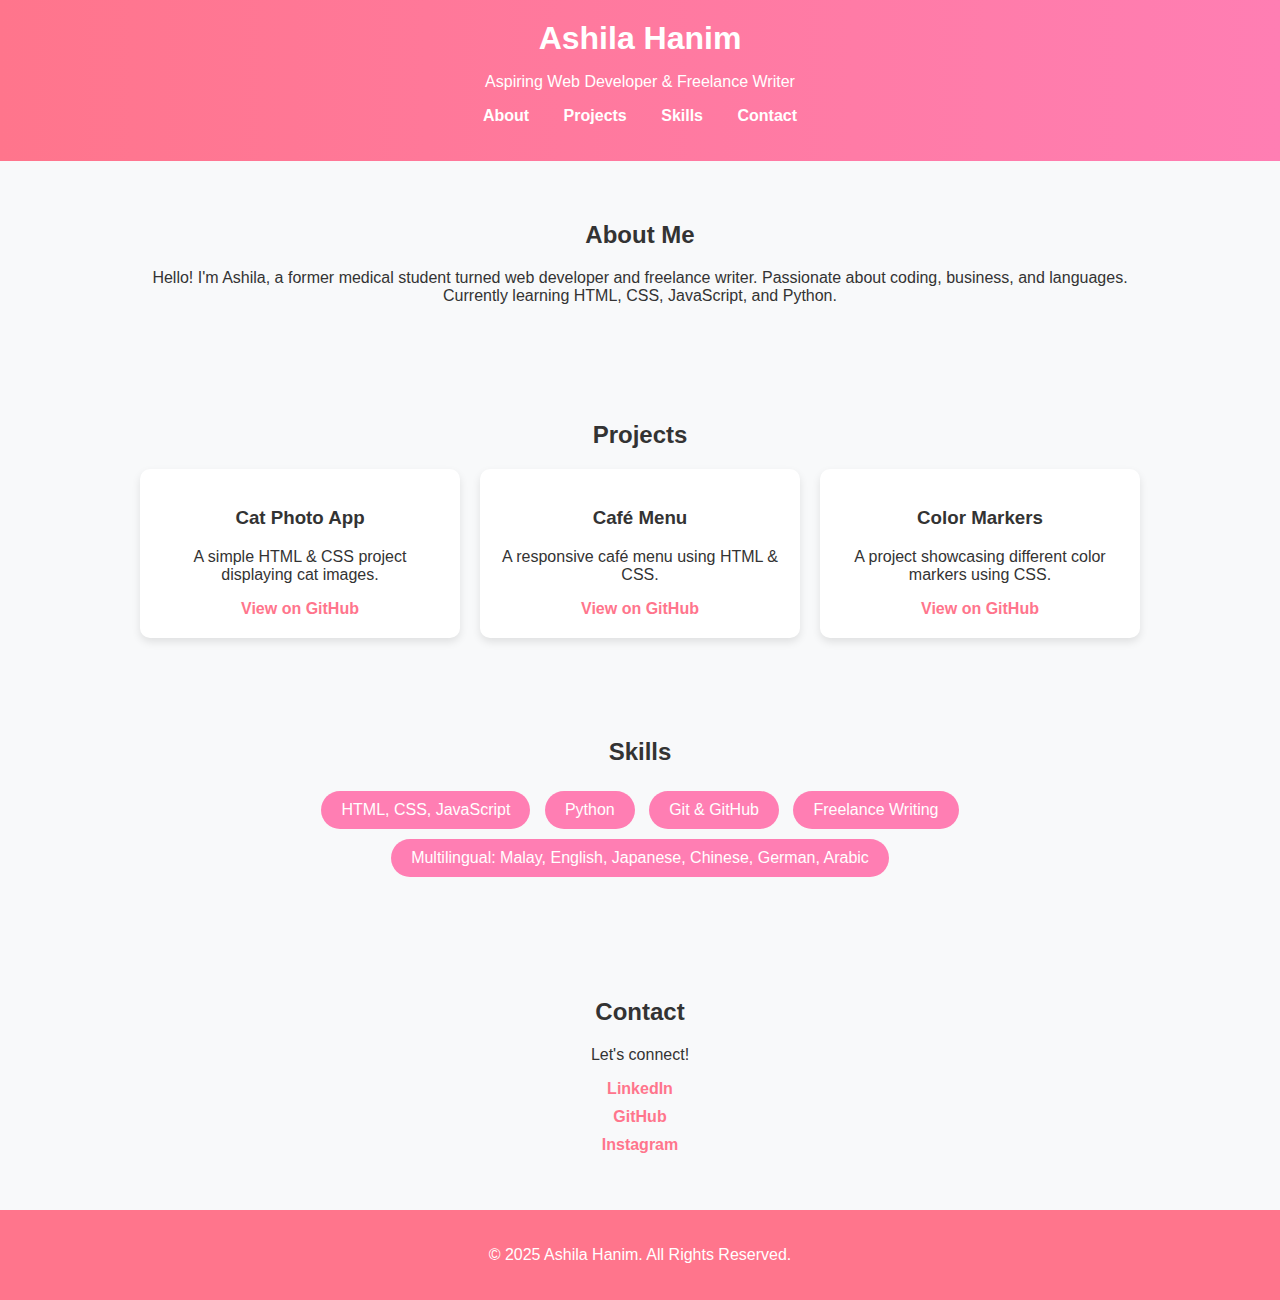
==== ashila-hanim-portfolio/index.html @ 5cd3115d "Initial commit" ====
<!DOCTYPE html>
<html lang="en">
<head>
    <meta charset="UTF-8">
    <meta name="viewport" content="width=device-width, initial-scale=1.0">
    <title>Ashila Hanim | Portfolio</title>
    <link rel="stylesheet" href="styles.css">
</head>
<body>
    <header>
        <div class="container">
            <h1>Ashila Hanim</h1>
            <p>Aspiring Web Developer & Freelance Writer</p>
            <nav>
                <ul>
                    <li><a href="#about">About</a></li>
                    <li><a href="#projects">Projects</a></li>
                    <li><a href="#skills">Skills</a></li>
                    <li><a href="#contact">Contact</a></li>
                </ul>
            </nav>
        </div>
    </header>

    <section id="about">
        <div class="container">
            <h2>About Me</h2>
            <p>Hello! I'm Ashila, a former medical student turned web developer and freelance writer. 
            Passionate about coding, business, and languages. Currently learning HTML, CSS, JavaScript, and Python.</p>
        </div>
    </section>

    <section id="projects">
        <div class="container">
            <h2>Projects</h2>
            <div class="project-grid">
                <div class="project">
                    <h3>Cat Photo App</h3>
                    <p>A simple HTML & CSS project displaying cat images.</p>
                    <a href="https://github.com/ashilahanimdev/fcc-cat-photo-app" target="_blank">View on GitHub</a>
                </div>
                <div class="project">
                    <h3>Café Menu</h3>
                    <p>A responsive café menu using HTML & CSS.</p>
                    <a href="https://github.com/ashilahanimdev/fcc-cafe-menu" target="_blank">View on GitHub</a>
                </div>
                <div class="project">
                    <h3>Color Markers</h3>
                    <p>A project showcasing different color markers using CSS.</p>
                    <a href="https://github.com/yourgithub/color-markers" target="_blank">View on GitHub</a>
                </div>
            </div>
        </div>
    </section>

    <section id="skills">
        <div class="container">
            <h2>Skills</h2>
            <ul class="skills-list">
                <li>HTML, CSS, JavaScript</li>
                <li>Python</li>
                <li>Git & GitHub</li>
                <li>Freelance Writing</li>
                <li>Multilingual: Malay, English, Japanese, Chinese, German, Arabic</li>
            </ul>
        </div>
    </section>

    <section id="contact">
        <div class="container">
            <h2>Contact</h2>
            <p>Let's connect!</p>
            <ul class="contact-list">
                <li><a href="https://www.linkedin.com/in/ashila-hanim" target="_blank">LinkedIn</a></li>
                <li><a href="https://github.com/ashilahanimdev" target="_blank">GitHub</a></li>
                <li><a href="https://instagram.com/yourusername" target="_blank">Instagram</a></li>
            </ul>
        </div>
    </section>

    <footer>
        <p>© 2025 Ashila Hanim. All Rights Reserved.</p>
    </footer>
</body>
</html>
---- ashila-hanim-portfolio/styles.css ----
/* General Styles */
body {
    font-family: 'Poppins', sans-serif;
    margin: 0;
    padding: 0;
    background-color: #f8f9fa;
    color: #333;
}

.container {
    width: 80%;
    margin: auto;
    max-width: 1000px;
    text-align: center;
}

/* Header */
header {
    background: linear-gradient(to right, #ff758c, #ff7eb3);
    color: white;
    padding: 20px 0;
}

header h1 {
    margin: 0;
}

nav ul {
    list-style: none;
    padding: 0;
}

nav ul li {
    display: inline;
    margin: 0 15px;
}

nav a {
    color: white;
    text-decoration: none;
    font-weight: bold;
}

nav a:hover {
    text-decoration: underline;
}

/* Sections */
section {
    padding: 40px 0;
}

/* Projects */
.project-grid {
    display: grid;
    grid-template-columns: repeat(auto-fit, minmax(300px, 1fr));
    gap: 20px;
}

.project {
    background-color: white;
    padding: 20px;
    border-radius: 10px;
    box-shadow: 0 4px 8px rgba(0, 0, 0, 0.1);
}

.project a {
    text-decoration: none;
    color: #ff758c;
    font-weight: bold;
}

.project a:hover {
    text-decoration: underline;
}

/* Skills */
.skills-list {
    list-style: none;
    padding: 0;
}

.skills-list li {
    background-color: #ff7eb3;
    color: white;
    display: inline-block;
    padding: 10px 20px;
    border-radius: 20px;
    margin: 5px;
}

/* Contact */
.contact-list {
    list-style: none;
    padding: 0;
}

.contact-list li {
    margin: 10px 0;
}

.contact-list a {
    text-decoration: none;
    color: #ff758c;
    font-weight: bold;
}

.contact-list a:hover {
    text-decoration: underline;
}

/* Footer */
footer {
    background-color: #ff758c;
    color: white;
    text-align: center;
    padding: 20px 0;
}
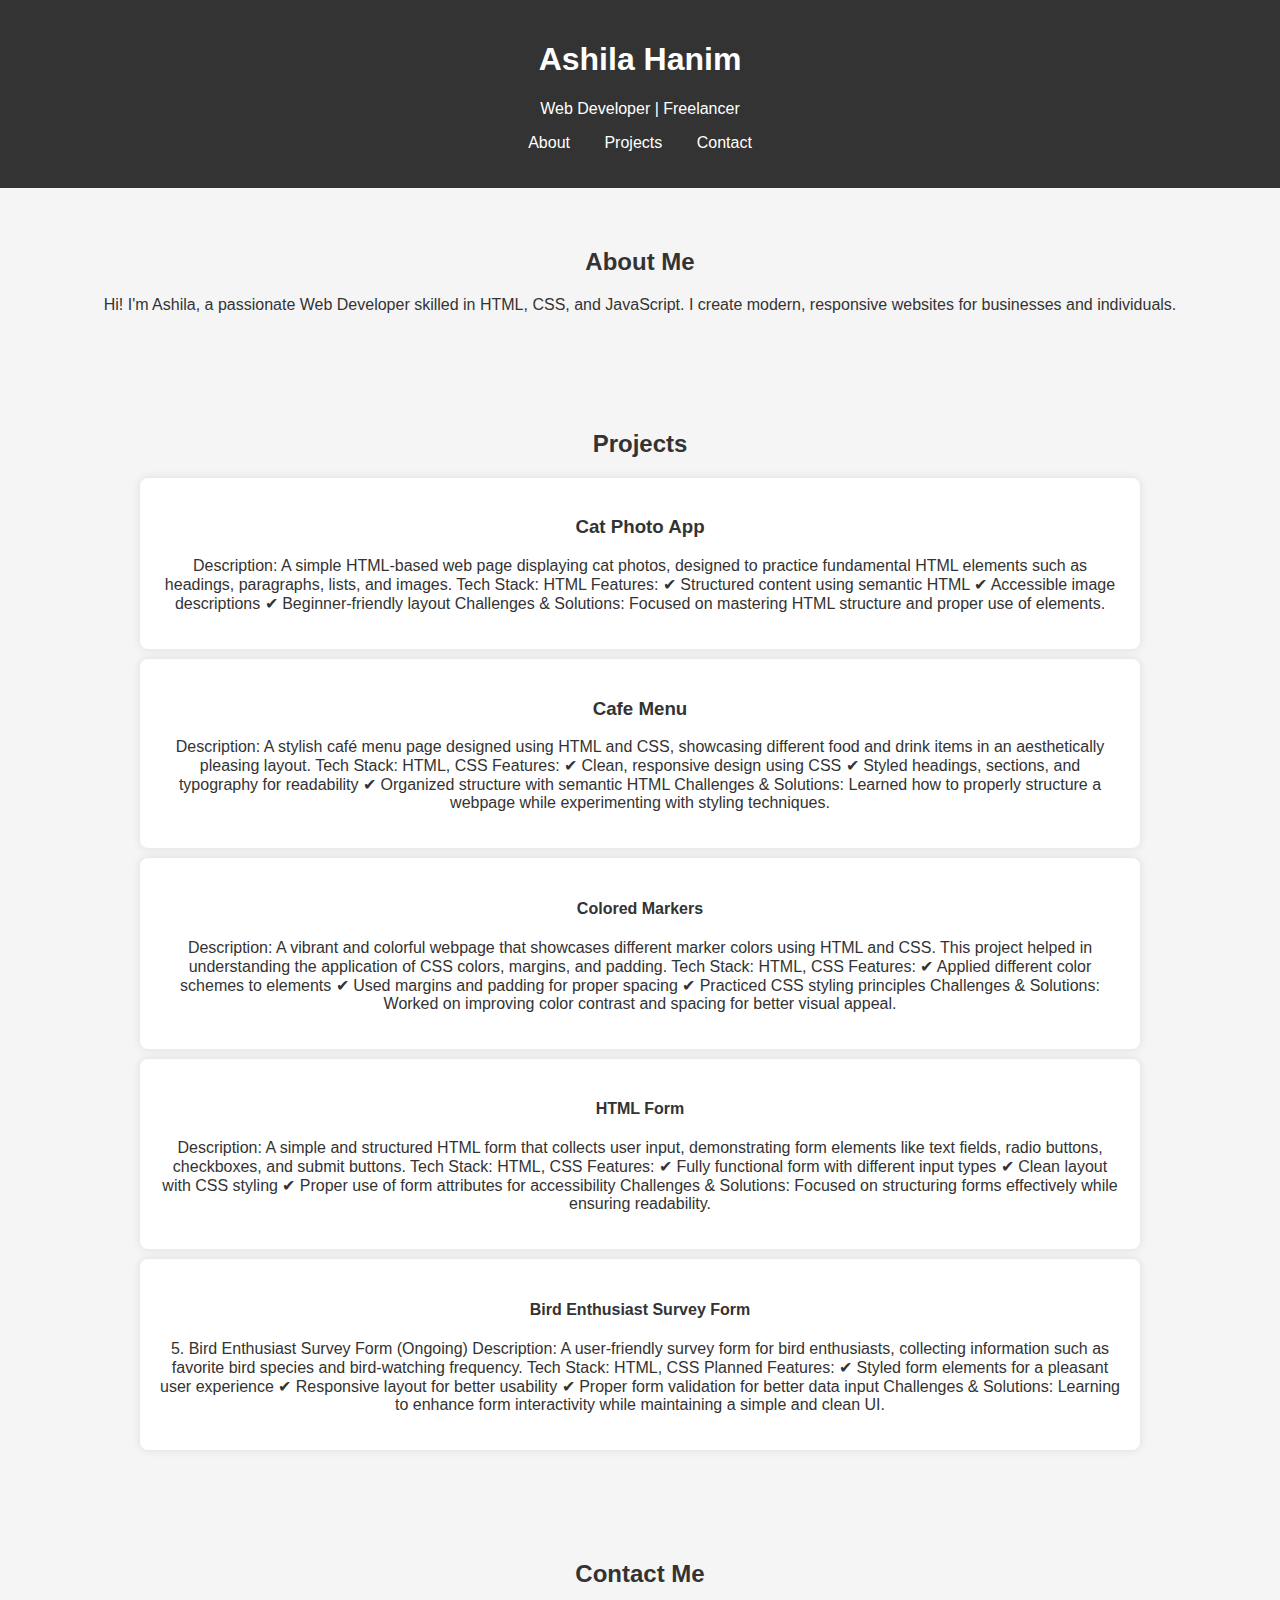
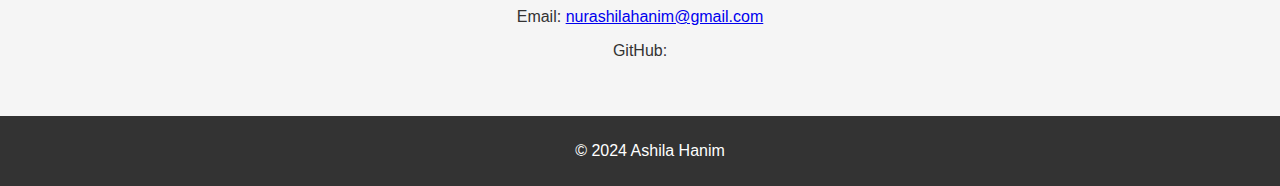
==== commit 72cb41df: "Added new code and renamed files" ====
--- a/ashila-hanim-portfolio/index.html
+++ b/ashila-hanim-portfolio/index.html
@@ -3,83 +3,90 @@
 <head>
     <meta charset="UTF-8">
     <meta name="viewport" content="width=device-width, initial-scale=1.0">
-    <title>Ashila Hanim | Portfolio</title>
+    <title>Ashila's Portfolio</title>
     <link rel="stylesheet" href="styles.css">
 </head>
 <body>
     <header>
-        <div class="container">
-            <h1>Ashila Hanim</h1>
-            <p>Aspiring Web Developer & Freelance Writer</p>
-            <nav>
-                <ul>
-                    <li><a href="#about">About</a></li>
-                    <li><a href="#projects">Projects</a></li>
-                    <li><a href="#skills">Skills</a></li>
-                    <li><a href="#contact">Contact</a></li>
-                </ul>
-            </nav>
-        </div>
+        <h1>Ashila Hanim</h1>
+        <p>Web Developer | Freelancer</p>
+        <nav>
+            <ul>
+                <li><a href="#about">About</a></li>
+                <li><a href="#projects">Projects</a></li>
+                <li><a href="#contact">Contact</a></li>
+            </ul>
+        </nav>
     </header>
 
     <section id="about">
-        <div class="container">
-            <h2>About Me</h2>
-            <p>Hello! I'm Ashila, a former medical student turned web developer and freelance writer. 
-            Passionate about coding, business, and languages. Currently learning HTML, CSS, JavaScript, and Python.</p>
-        </div>
+        <h2>About Me</h2>
+        <p>Hi! I'm Ashila, a passionate Web Developer skilled in HTML, CSS, and JavaScript. I create modern, responsive websites for businesses and individuals.</p>
     </section>
 
     <section id="projects">
-        <div class="container">
-            <h2>Projects</h2>
-            <div class="project-grid">
-                <div class="project">
-                    <h3>Cat Photo App</h3>
-                    <p>A simple HTML & CSS project displaying cat images.</p>
-                    <a href="https://github.com/ashilahanimdev/fcc-cat-photo-app" target="_blank">View on GitHub</a>
-                </div>
-                <div class="project">
-                    <h3>Café Menu</h3>
-                    <p>A responsive café menu using HTML & CSS.</p>
-                    <a href="https://github.com/ashilahanimdev/fcc-cafe-menu" target="_blank">View on GitHub</a>
-                </div>
-                <div class="project">
-                    <h3>Color Markers</h3>
-                    <p>A project showcasing different color markers using CSS.</p>
-                    <a href="https://github.com/yourgithub/color-markers" target="_blank">View on GitHub</a>
-                </div>
-            </div>
+        <h2>Projects</h2>
+        <div class="project">
+            <h3>Cat Photo App</h3>
+            <p>Description: A simple HTML-based web page displaying cat photos, designed to practice fundamental HTML elements such as headings, paragraphs, lists, and images.
+                Tech Stack: HTML
+                Features:
+                ✔ Structured content using semantic HTML
+                ✔ Accessible image descriptions
+                ✔ Beginner-friendly layout
+                Challenges & Solutions: Focused on mastering HTML structure and proper use of elements.</p>
         </div>
-    </section>
-
-    <section id="skills">
-        <div class="container">
-            <h2>Skills</h2>
-            <ul class="skills-list">
-                <li>HTML, CSS, JavaScript</li>
-                <li>Python</li>
-                <li>Git & GitHub</li>
-                <li>Freelance Writing</li>
-                <li>Multilingual: Malay, English, Japanese, Chinese, German, Arabic</li>
-            </ul>
+        <div class="project">
+            <h3>Cafe Menu</h3>
+            <p>Description: A stylish café menu page designed using HTML and CSS, showcasing different food and drink items in an aesthetically pleasing layout.
+                Tech Stack: HTML, CSS
+                Features:
+                ✔ Clean, responsive design using CSS
+                ✔ Styled headings, sections, and typography for readability
+                ✔ Organized structure with semantic HTML
+                Challenges & Solutions: Learned how to properly structure a webpage while experimenting with styling techniques.</p>
         </div>
+        <div class="project">
+            <h4>Colored Markers</h4>
+            <p>Description: A vibrant and colorful webpage that showcases different marker colors using HTML and CSS. This project helped in understanding the application of CSS colors, margins, and padding.
+                Tech Stack: HTML, CSS
+                Features:
+                ✔ Applied different color schemes to elements
+                ✔ Used margins and padding for proper spacing
+                ✔ Practiced CSS styling principles
+                Challenges & Solutions: Worked on improving color contrast and spacing for better visual appeal.</p>
+        </div>
+        <div class="project">
+            <h4>HTML Form</h4>
+            <p>Description: A simple and structured HTML form that collects user input, demonstrating form elements like text fields, radio buttons, checkboxes, and submit buttons.
+                Tech Stack: HTML, CSS
+                Features:
+                ✔ Fully functional form with different input types
+                ✔ Clean layout with CSS styling
+                ✔ Proper use of form attributes for accessibility
+                Challenges & Solutions: Focused on structuring forms effectively while ensuring readability.</p>
+        </div>
+        <div class="project">
+            <h4>Bird Enthusiast Survey Form</h4>
+            <p>5. Bird Enthusiast Survey Form (Ongoing)
+                Description: A user-friendly survey form for bird enthusiasts, collecting information such as favorite bird species and bird-watching frequency.
+                Tech Stack: HTML, CSS
+                Planned Features:
+                ✔ Styled form elements for a pleasant user experience
+                ✔ Responsive layout for better usability
+                ✔ Proper form validation for better data input
+                Challenges & Solutions: Learning to enhance form interactivity while maintaining a simple and clean UI.</p>
     </section>
 
     <section id="contact">
-        <div class="container">
-            <h2>Contact</h2>
-            <p>Let's connect!</p>
-            <ul class="contact-list">
-                <li><a href="https://www.linkedin.com/in/ashila-hanim" target="_blank">LinkedIn</a></li>
-                <li><a href="https://github.com/ashilahanimdev" target="_blank">GitHub</a></li>
-                <li><a href="https://instagram.com/yourusername" target="_blank">Instagram</a></li>
-            </ul>
-        </div>
+        <h2>Contact Me</h2>
+        <p>Email: <a href="mailto:nurashilahanim@gmail.com">nurashilahanim@gmail.com</a></p>
+        <p>GitHub: <a href="https://github.com/ashilahanimdev" target="_blank"><github class="com">
+        <ashilahanimdev></ashilahanimdev></a></p>
     </section>
 
     <footer>
-        <p>© 2025 Ashila Hanim. All Rights Reserved.</p>
+        <p>© 2024 Ashila Hanim</p>
     </footer>
 </body>
 </html>
--- a/ashila-hanim-portfolio/styles.css
+++ b/ashila-hanim-portfolio/styles.css
@@ -1,28 +1,16 @@
-/* General Styles */
 body {
-    font-family: 'Poppins', sans-serif;
+    font-family: Arial, sans-serif;
     margin: 0;
     padding: 0;
-    background-color: #f8f9fa;
+    background-color: #f5f5f5;
     color: #333;
 }
 
-.container {
-    width: 80%;
-    margin: auto;
-    max-width: 1000px;
+header {
+    background-color: #333;
+    color: white;
     text-align: center;
-}
-
-/* Header */
-header {
-    background: linear-gradient(to right, #ff758c, #ff7eb3);
-    color: white;
-    padding: 20px 0;
-}
-
-header h1 {
-    margin: 0;
+    padding: 20px;
 }
 
 nav ul {
@@ -38,81 +26,28 @@
 nav a {
     color: white;
     text-decoration: none;
-    font-weight: bold;
 }
 
-nav a:hover {
-    text-decoration: underline;
-}
-
-/* Sections */
 section {
-    padding: 40px 0;
-}
-
-/* Projects */
-.project-grid {
-    display: grid;
-    grid-template-columns: repeat(auto-fit, minmax(300px, 1fr));
-    gap: 20px;
+    padding: 40px;
+    text-align: center;
 }
 
 .project {
     background-color: white;
     padding: 20px;
-    border-radius: 10px;
-    box-shadow: 0 4px 8px rgba(0, 0, 0, 0.1);
+    margin: 10px auto;
+    width: 80%;
+    border-radius: 8px;
+    box-shadow: 0px 0px 10px rgba(0, 0, 0, 0.1);
 }
 
-.project a {
-    text-decoration: none;
-    color: #ff758c;
-    font-weight: bold;
+footer {
+    text-align: center;
+    background-color: #333;
+    color: white;
+    padding: 10px;
+    position: relative;
+    bottom: 0;
+    width: 100%;
 }
-
-.project a:hover {
-    text-decoration: underline;
-}
-
-/* Skills */
-.skills-list {
-    list-style: none;
-    padding: 0;
-}
-
-.skills-list li {
-    background-color: #ff7eb3;
-    color: white;
-    display: inline-block;
-    padding: 10px 20px;
-    border-radius: 20px;
-    margin: 5px;
-}
-
-/* Contact */
-.contact-list {
-    list-style: none;
-    padding: 0;
-}
-
-.contact-list li {
-    margin: 10px 0;
-}
-
-.contact-list a {
-    text-decoration: none;
-    color: #ff758c;
-    font-weight: bold;
-}
-
-.contact-list a:hover {
-    text-decoration: underline;
-}
-
-/* Footer */
-footer {
-    background-color: #ff758c;
-    color: white;
-    text-align: center;
-    padding: 20px 0;
-}
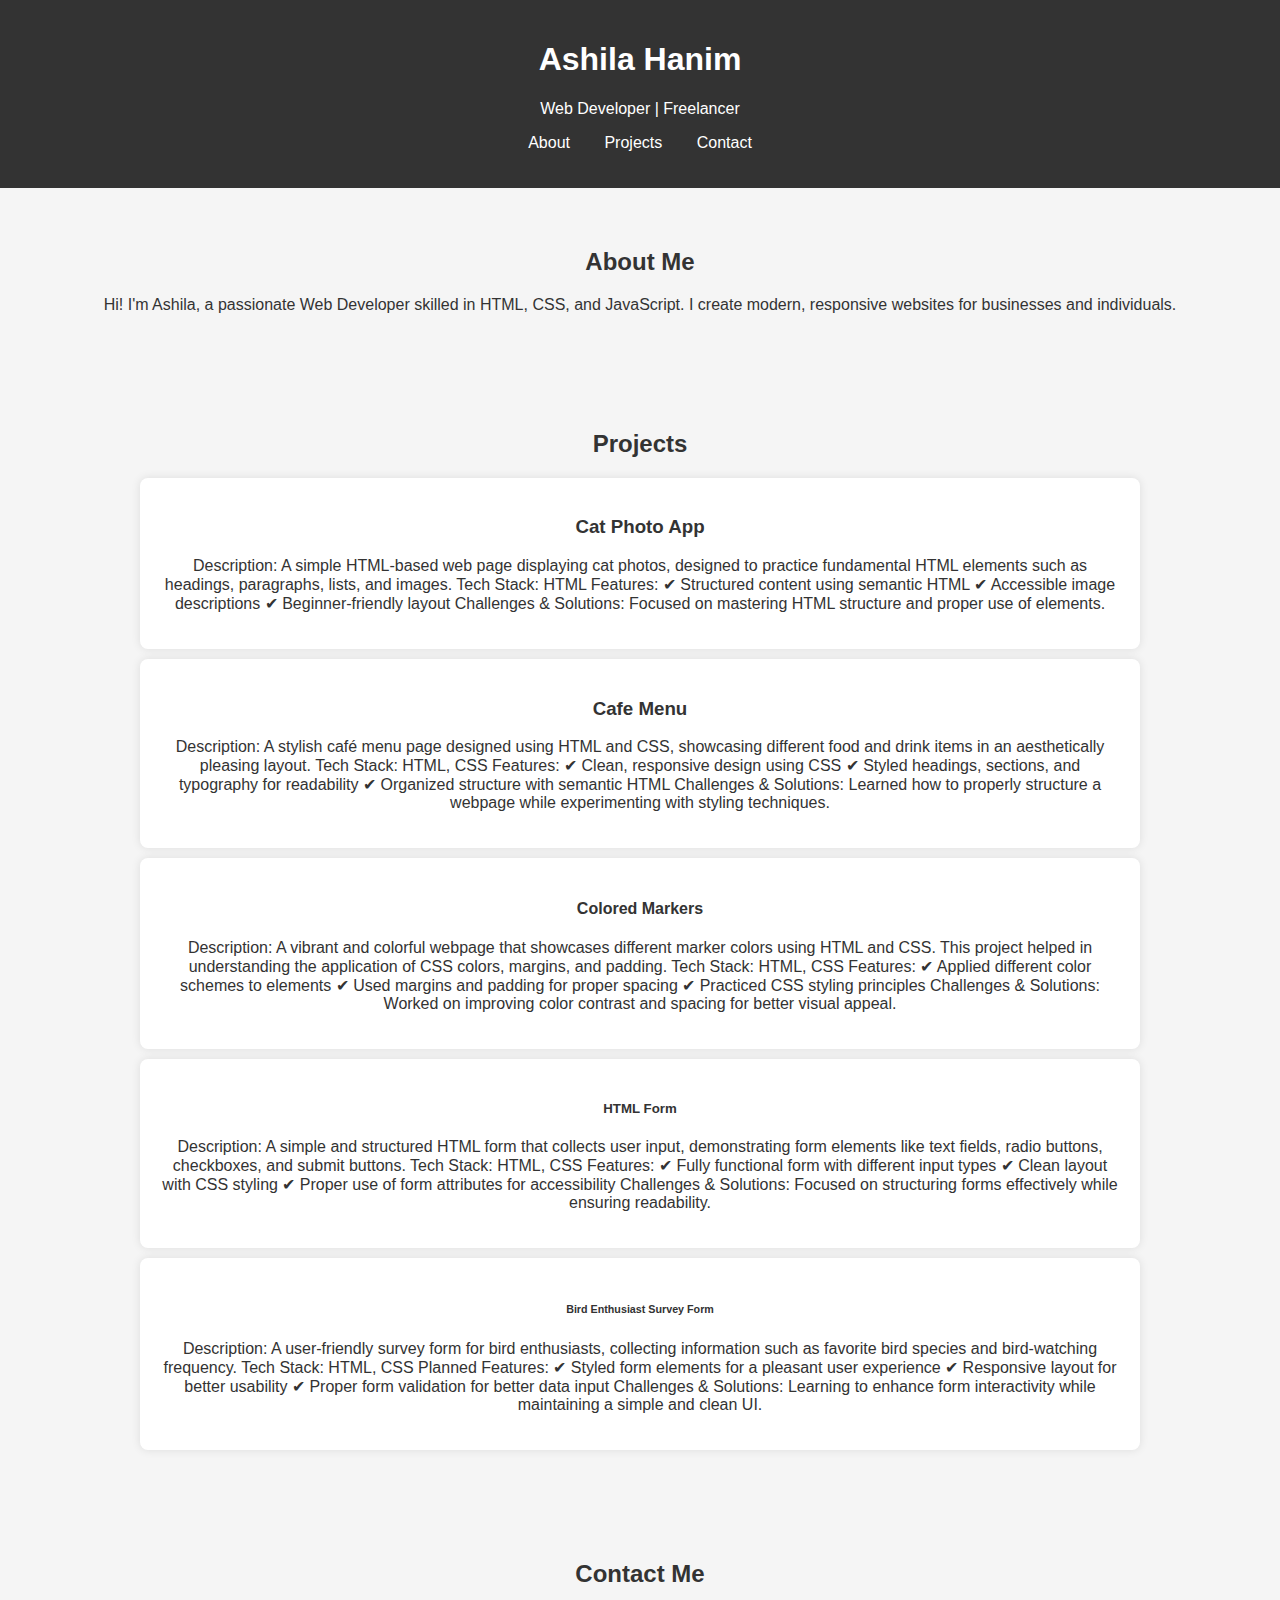
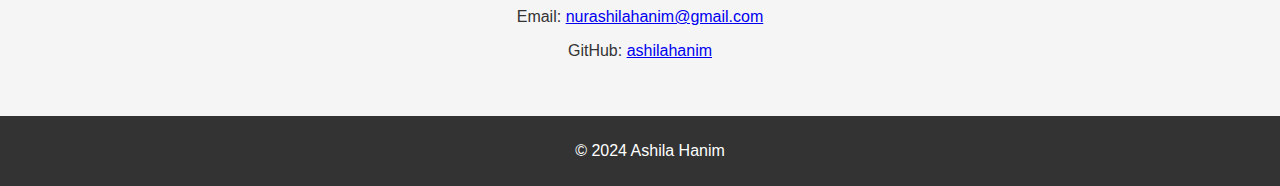
==== commit fc1b3dca: "Changed GitHub username" ====
--- a/ashila-hanim-portfolio/index.html
+++ b/ashila-hanim-portfolio/index.html
@@ -57,7 +57,7 @@
                 Challenges & Solutions: Worked on improving color contrast and spacing for better visual appeal.</p>
         </div>
         <div class="project">
-            <h4>HTML Form</h4>
+            <h5>HTML Form</h5>
             <p>Description: A simple and structured HTML form that collects user input, demonstrating form elements like text fields, radio buttons, checkboxes, and submit buttons.
                 Tech Stack: HTML, CSS
                 Features:
@@ -67,9 +67,8 @@
                 Challenges & Solutions: Focused on structuring forms effectively while ensuring readability.</p>
         </div>
         <div class="project">
-            <h4>Bird Enthusiast Survey Form</h4>
-            <p>5. Bird Enthusiast Survey Form (Ongoing)
-                Description: A user-friendly survey form for bird enthusiasts, collecting information such as favorite bird species and bird-watching frequency.
+            <h6>Bird Enthusiast Survey Form</h6>
+            <p>Description: A user-friendly survey form for bird enthusiasts, collecting information such as favorite bird species and bird-watching frequency.
                 Tech Stack: HTML, CSS
                 Planned Features:
                 ✔ Styled form elements for a pleasant user experience
@@ -81,8 +80,8 @@
     <section id="contact">
         <h2>Contact Me</h2>
         <p>Email: <a href="mailto:nurashilahanim@gmail.com">nurashilahanim@gmail.com</a></p>
-        <p>GitHub: <a href="https://github.com/ashilahanimdev" target="_blank"><github class="com">
-        <ashilahanimdev></ashilahanimdev></a></p>
+        <p>GitHub: <a href="https://github.com/ashilahanim" target="_blank"><github class="com">
+        ashilahanim</a></p>
     </section>
 
     <footer>
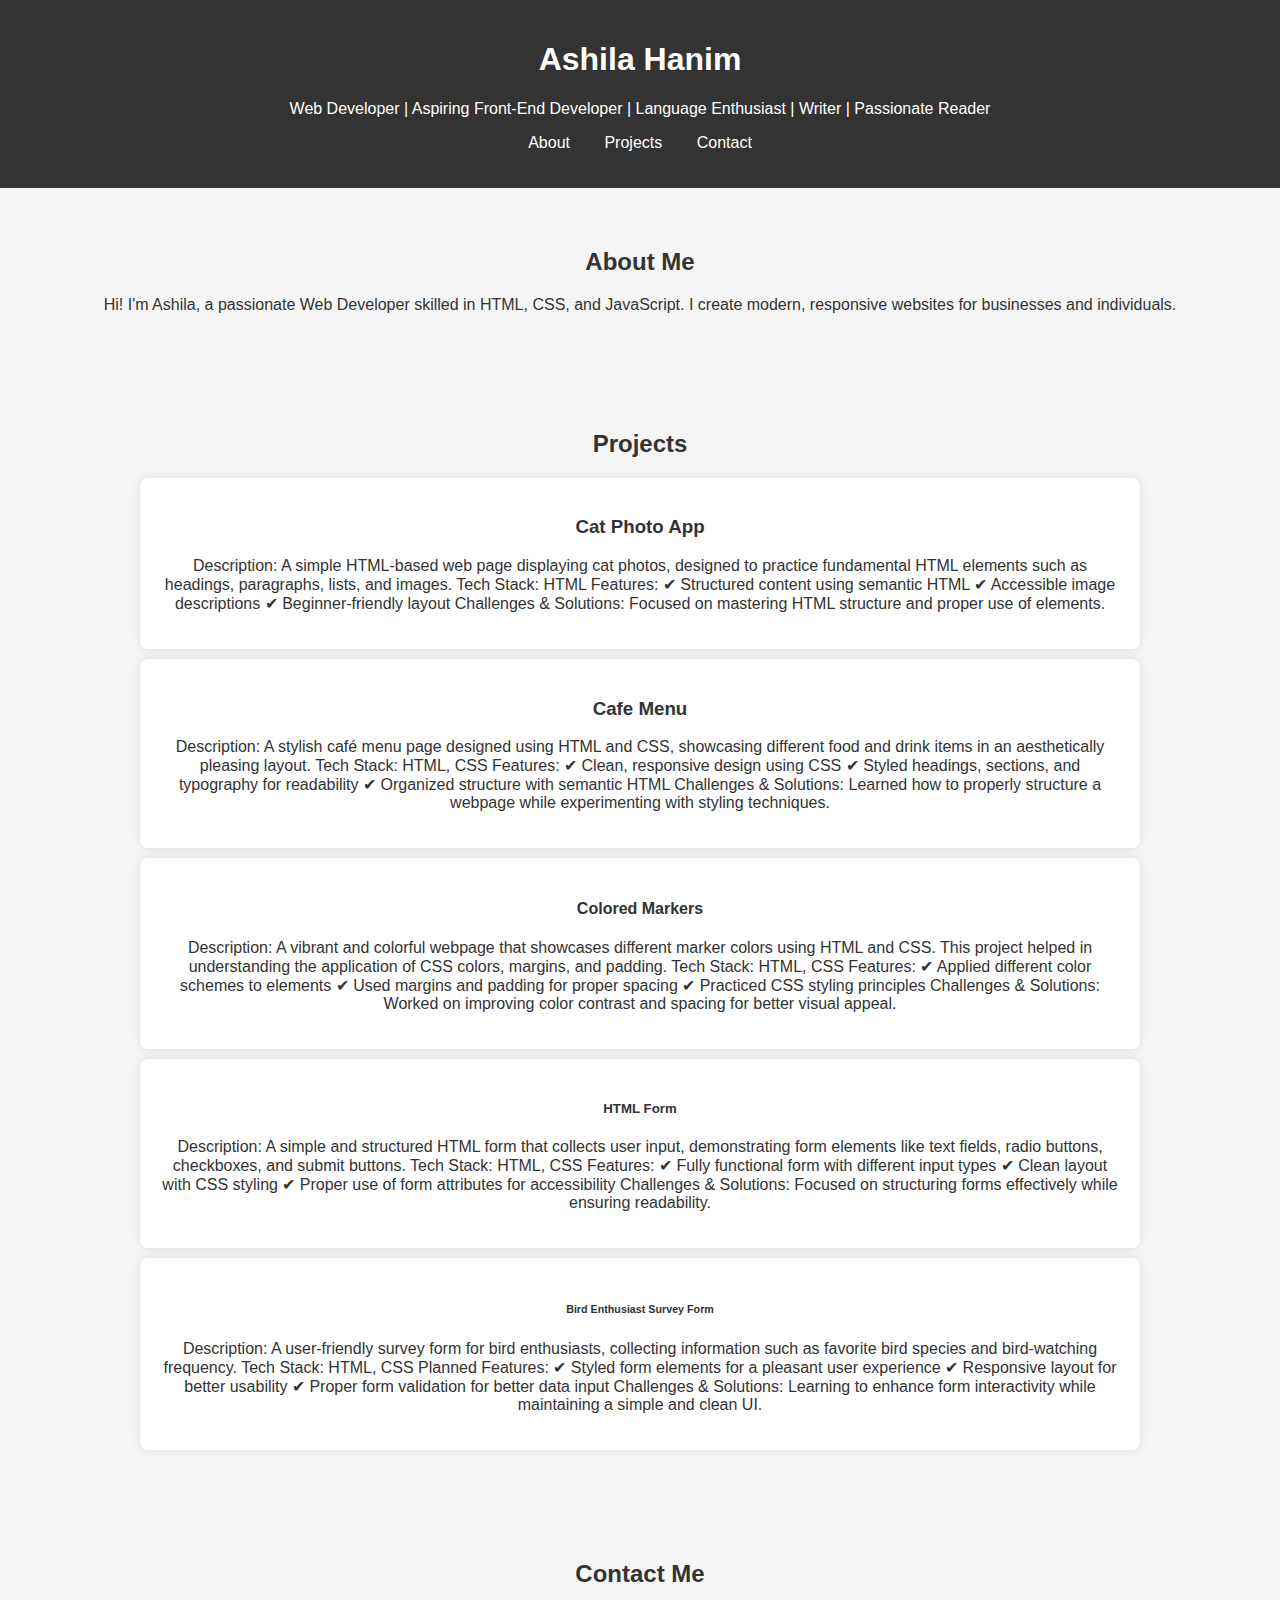
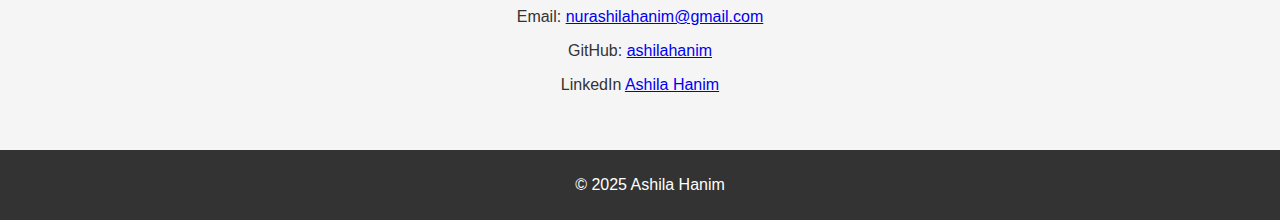
==== commit 03809dc5: "Added contact details" ====
--- a/ashila-hanim-portfolio/index.html
+++ b/ashila-hanim-portfolio/index.html
@@ -9,7 +9,7 @@
 <body>
     <header>
         <h1>Ashila Hanim</h1>
-        <p>Web Developer | Freelancer</p>
+        <p>Web Developer | Aspiring Front-End Developer | Language Enthusiast | Writer | Passionate Reader</p>
         <nav>
             <ul>
                 <li><a href="#about">About</a></li>
@@ -82,10 +82,11 @@
         <p>Email: <a href="mailto:nurashilahanim@gmail.com">nurashilahanim@gmail.com</a></p>
         <p>GitHub: <a href="https://github.com/ashilahanim" target="_blank"><github class="com">
         ashilahanim</a></p>
+        <p>LinkedIn <a href="https://linkedin.com/ashila-hanim" target="blank"><linkedin class=".com">Ashila Hanim</linkedin></a></p>
     </section>
 
     <footer>
-        <p>© 2024 Ashila Hanim</p>
+        <p>© 2025 Ashila Hanim</p>
     </footer>
 </body>
 </html>
